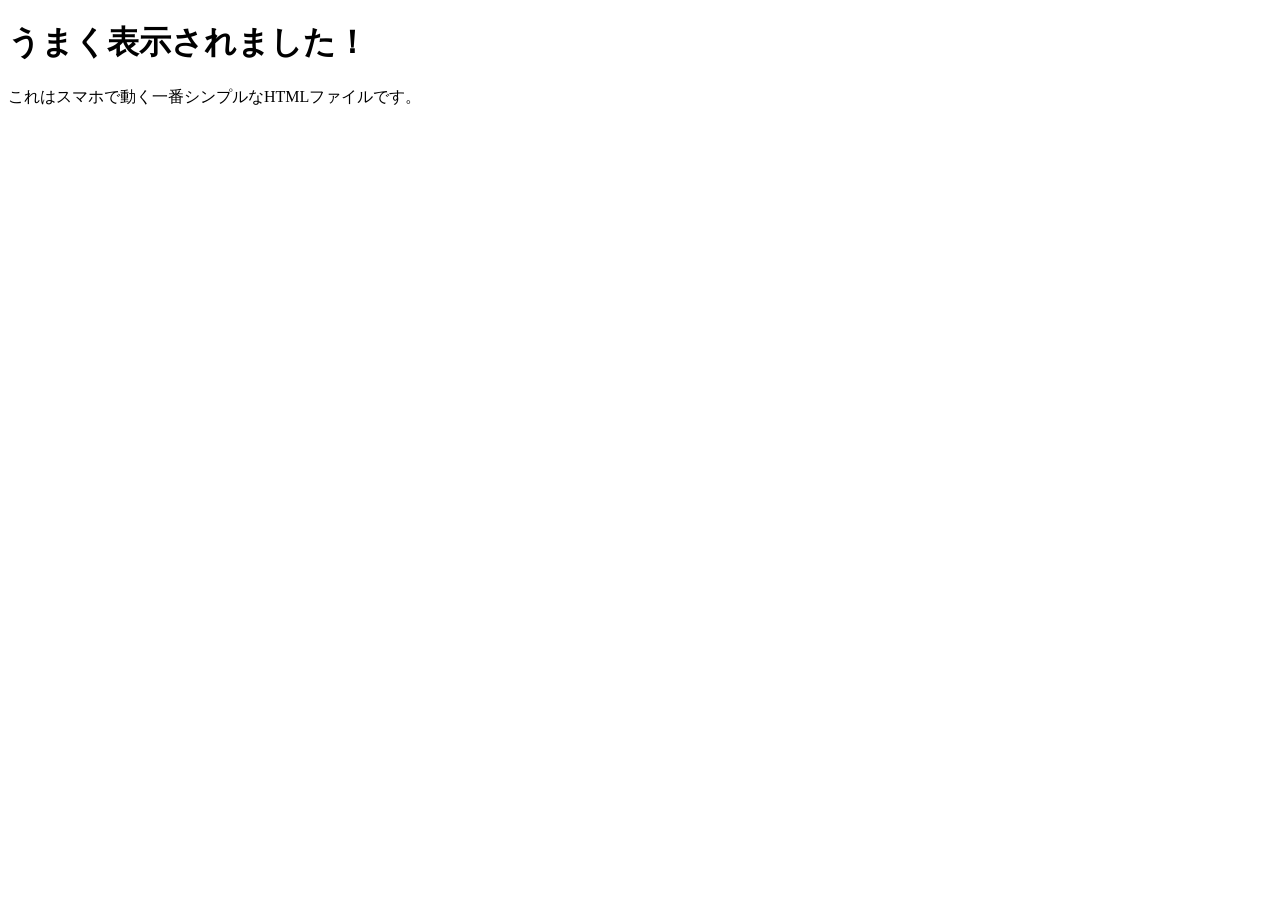
==== index.html @ 390691aa "Create index.html" ====
<!DOCTYPE html>
<html lang="ja">
<head>
    <meta charset="UTF-8">
    <meta name="viewport" content="width=device-width, initial-scale=1.0">
    <title>テストアプリ</title>
</head>
<body>
    <h1>うまく表示されました！</h1>
    <p>これはスマホで動く一番シンプルなHTMLファイルです。</p>
</body>
</html>
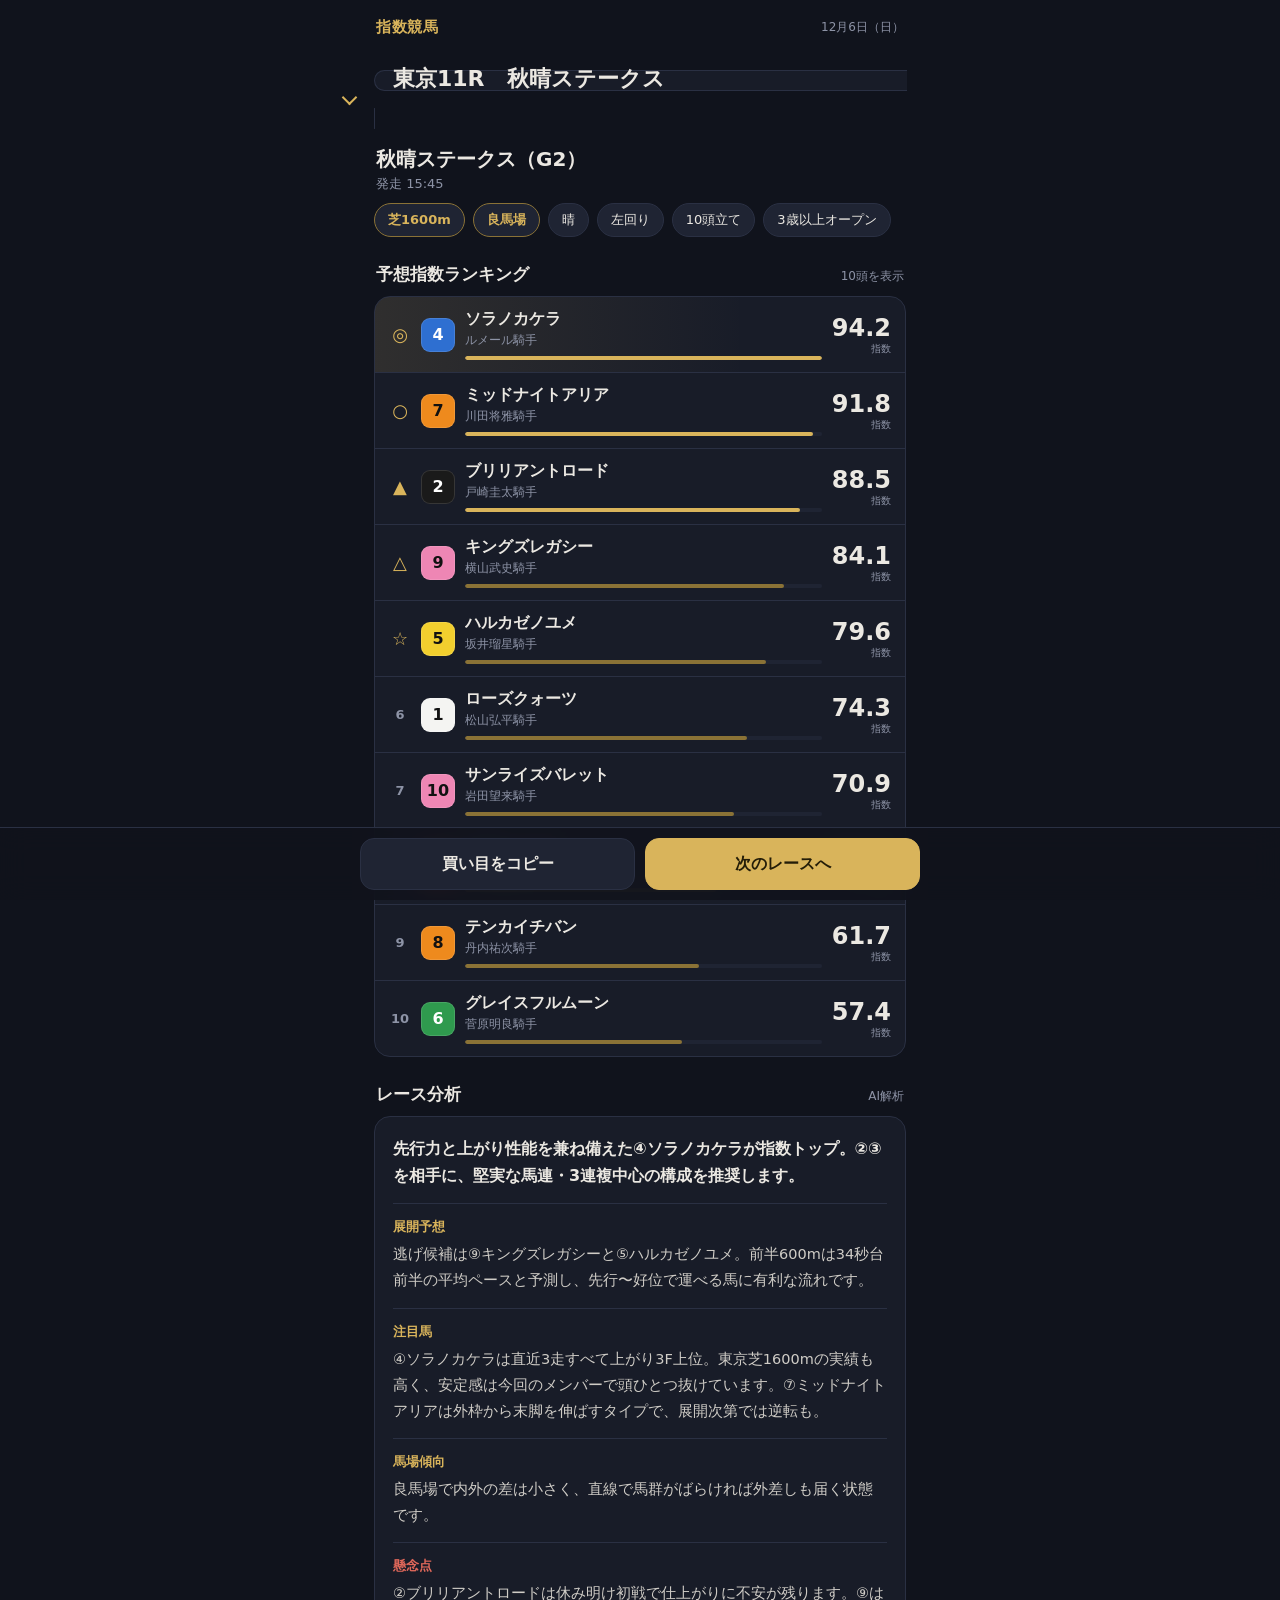
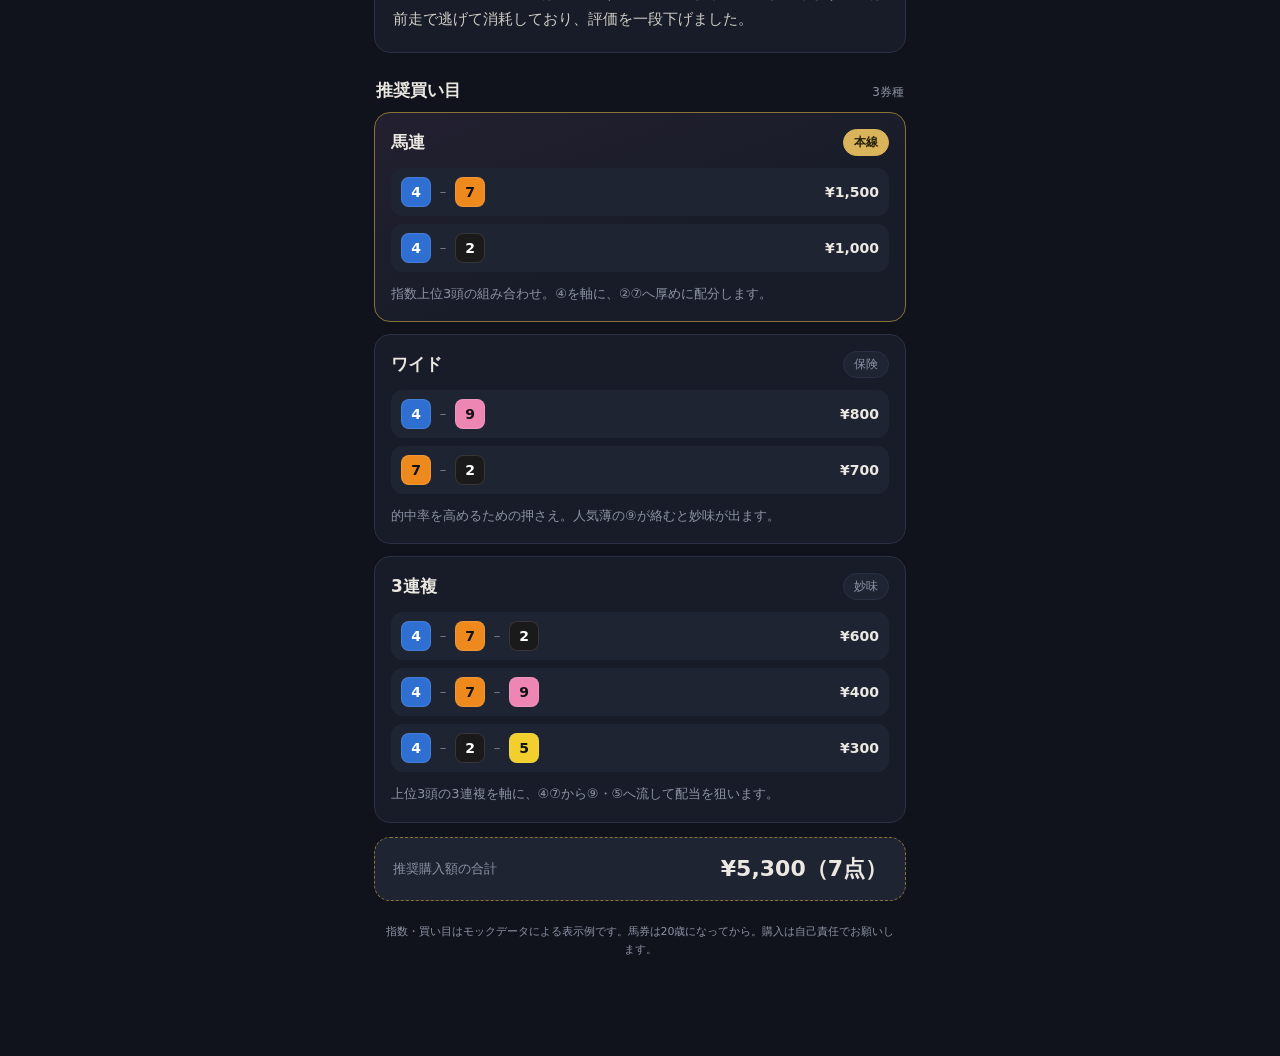
==== commit b169b68e: "Add files via upload" ====
--- a/index.html
+++ b/index.html
@@ -1,12 +1,359 @@
 <!DOCTYPE html>
 <html lang="ja">
 <head>
-    <meta charset="UTF-8">
-    <meta name="viewport" content="width=device-width, initial-scale=1.0">
-    <title>テストアプリ</title>
+<meta charset="UTF-8">
+<meta name="viewport" content="width=device-width, initial-scale=1, viewport-fit=cover">
+<meta name="theme-color" content="#10131c">
+<meta name="apple-mobile-web-app-capable" content="yes">
+<meta name="mobile-web-app-capable" content="yes">
+<meta name="apple-mobile-web-app-status-bar-style" content="black-translucent">
+<meta name="apple-mobile-web-app-title" content="指数競馬">
+<title>指数競馬 | レース詳細</title>
+<style>
+:root{
+  --bg:#10131c; --panel:#181c28; --panel2:#1f2433; --line:#2a3043;
+  --text:#ebe8e2; --mute:#8d93a6; --gold:#d9b45b; --gold-d:#8a7236; --red:#e0685a;
+  --r:16px;
+  --font:-apple-system,"Hiragino Sans","Hiragino Kaku Gothic ProN","Noto Sans JP","Yu Gothic",system-ui,sans-serif;
+}
+*{box-sizing:border-box;-webkit-tap-highlight-color:transparent}
+html,body{margin:0;background:var(--bg);color:var(--text);font-family:var(--font);
+  -webkit-text-size-adjust:100%;overscroll-behavior-y:none}
+body{padding:env(safe-area-inset-top) 0 0;min-height:100vh;min-height:100dvh}
+.wrap{max-width:560px;margin:0 auto;padding:12px 14px calc(96px + env(safe-area-inset-bottom))}
+h1,h2,h3,p{margin:0}
+
+/* header */
+.top{display:flex;align-items:center;justify-content:space-between;padding:6px 2px 12px}
+.brand{font-size:15px;font-weight:700;letter-spacing:.04em;color:var(--gold)}
+.date{font-size:12px;color:var(--mute)}
+
+/* race select */
+.select{position:relative;background:var(--panel);border:1px solid var(--line);border-radius:var(--r)}
+.select select{appearance:none;-webkit-appearance:none;width:100%;background:transparent;border:0;color:var(--text);
+  font:700 22px/1.2 var(--font);padding:16px 48px 16px 18px;border-radius:var(--r);min-height:60px}
+.select select:focus-visible{outline:2px solid var(--gold);outline-offset:2px}
+.select::after{content:"";position:absolute;right:20px;top:50%;width:9px;height:9px;margin-top:-7px;
+  border-right:2px solid var(--gold);border-bottom:2px solid var(--gold);transform:rotate(45deg);pointer-events:none}
+.select option{font-size:17px;background:#fff;color:#000}
+
+/* conditions */
+.race-name{margin:18px 2px 10px;font-size:13px;color:var(--mute)}
+.race-name b{display:block;font-size:20px;color:var(--text);margin-bottom:2px}
+.chips{display:flex;flex-wrap:wrap;gap:8px;margin:0 0 4px}
+.chip{background:var(--panel2);border:1px solid var(--line);border-radius:999px;padding:7px 13px;font-size:13px;white-space:nowrap}
+.chip.main{border-color:var(--gold-d);color:var(--gold);font-weight:700}
+
+/* sections */
+section{margin-top:26px}
+.sec-h{display:flex;align-items:baseline;justify-content:space-between;margin:0 2px 10px}
+.sec-h h2{font-size:17px;font-weight:700}
+.sec-h span{font-size:12px;color:var(--mute)}
+
+/* ranking */
+.rank{background:var(--panel);border:1px solid var(--line);border-radius:var(--r);overflow:hidden}
+.row{position:relative;display:grid;grid-template-columns:22px 34px 1fr auto;gap:10px;align-items:center;
+  padding:12px 14px;border-top:1px solid var(--line);min-height:62px}
+.row:first-child{border-top:0}
+.row.top1{background:linear-gradient(90deg,rgba(217,180,91,.12),transparent 70%)}
+.mark{font-size:18px;text-align:center;color:var(--gold);font-weight:700}
+.mark.dim{color:var(--mute);font-size:13px}
+.num{width:34px;height:34px;border-radius:9px;display:grid;place-items:center;font-weight:800;font-size:16px;
+  font-variant-numeric:tabular-nums;box-shadow:inset 0 0 0 1px rgba(255,255,255,.12)}
+.info{min-width:0}
+.hname{font-size:16px;font-weight:700;white-space:nowrap;overflow:hidden;text-overflow:ellipsis}
+.jk{font-size:12px;color:var(--mute);margin-top:2px;white-space:nowrap;overflow:hidden;text-overflow:ellipsis}
+.bar{height:4px;border-radius:2px;background:var(--panel2);margin-top:7px;overflow:hidden}
+.bar i{display:block;height:100%;border-radius:2px;background:var(--gold-d);width:0;transition:width .6s cubic-bezier(.2,.8,.2,1)}
+.top1 .bar i,.top2 .bar i,.top3 .bar i{background:var(--gold)}
+.score{font-size:24px;font-weight:800;font-variant-numeric:tabular-nums;text-align:right;line-height:1}
+.score small{display:block;font-size:10px;font-weight:500;color:var(--mute);margin-top:4px}
+
+/* analysis */
+.analysis{background:var(--panel);border:1px solid var(--line);border-radius:var(--r);padding:18px 18px 6px}
+.analysis .lead{font-size:16px;line-height:1.7;font-weight:600;padding-bottom:14px;border-bottom:1px solid var(--line)}
+.a-item{padding:14px 0;border-bottom:1px solid var(--line)}
+.a-item:last-child{border-bottom:0}
+.a-item h3{font-size:13px;color:var(--gold);margin-bottom:5px}
+.a-item p{font-size:14.5px;line-height:1.8;color:#cfccc6}
+.a-item.warn h3{color:var(--red)}
+
+/* bets */
+.bets{display:grid;gap:12px}
+.bet{background:var(--panel);border:1px solid var(--line);border-radius:var(--r);padding:16px}
+.bet.hero{border-color:var(--gold-d);background:linear-gradient(160deg,#232030,var(--panel) 60%)}
+.bet-h{display:flex;align-items:center;justify-content:space-between;margin-bottom:12px}
+.bet-t{font-size:17px;font-weight:800}
+.badge{font-size:12px;padding:4px 10px;border-radius:999px;background:var(--panel2);color:var(--mute);border:1px solid var(--line)}
+.hero .badge{background:var(--gold);color:#241d08;border-color:var(--gold);font-weight:700}
+.combos{display:grid;gap:8px}
+.combo{display:flex;align-items:center;gap:6px;flex-wrap:wrap;background:var(--panel2);border-radius:12px;padding:9px 10px}
+.combo .dash{color:var(--mute);font-size:12px}
+.combo .n{width:30px;height:30px;font-size:14px;border-radius:8px}
+.combo .amt{margin-left:auto;font-size:14px;font-weight:700;font-variant-numeric:tabular-nums}
+.bet-note{font-size:13px;color:var(--mute);line-height:1.7;margin-top:11px}
+
+.summary{display:flex;justify-content:space-between;align-items:center;margin-top:14px;padding:16px 18px;
+  border-radius:var(--r);background:var(--panel2);border:1px dashed var(--gold-d)}
+.summary span{font-size:13px;color:var(--mute)}
+.summary b{font-size:22px;font-variant-numeric:tabular-nums}
+.disc{margin-top:22px;font-size:11px;line-height:1.7;color:var(--mute);text-align:center;padding:0 10px}
+
+/* bottom bar */
+.bar-b{position:fixed;left:0;right:0;bottom:0;z-index:5;padding:10px 14px calc(10px + env(safe-area-inset-bottom));
+  background:rgba(16,19,28,.88);-webkit-backdrop-filter:blur(14px);backdrop-filter:blur(14px);border-top:1px solid var(--line)}
+.bar-b div{max-width:560px;margin:0 auto;display:grid;grid-template-columns:1fr 1fr;gap:10px}
+.btn{height:52px;border-radius:14px;border:1px solid var(--line);background:var(--panel2);color:var(--text);
+  font:700 16px var(--font);cursor:pointer}
+.btn.pri{background:var(--gold);color:#241d08;border-color:var(--gold)}
+.btn:active{transform:scale(.98)}
+.btn:focus-visible{outline:2px solid var(--gold);outline-offset:2px}
+
+.toast{position:fixed;left:50%;bottom:calc(86px + env(safe-area-inset-bottom));transform:translate(-50%,20px);opacity:0;
+  background:var(--text);color:#111;padding:11px 18px;border-radius:999px;font-size:14px;font-weight:700;
+  transition:.25s;pointer-events:none;z-index:9;white-space:nowrap}
+.toast.show{opacity:1;transform:translate(-50%,0)}
+
+@media (max-width:360px){.score{font-size:21px}.hname{font-size:15px}.select select{font-size:19px}}
+@media (prefers-reduced-motion:reduce){*{transition:none!important}}
+</style>
 </head>
 <body>
-    <h1>うまく表示されました！</h1>
-    <p>これはスマホで動く一番シンプルなHTMLファイルです。</p>
+<div class="wrap">
+  <div class="top"><div class="brand">指数競馬</div><div class="date" id="today"></div></div>
+
+  <label class="select" aria-label="レースを選択">
+    <select id="raceSel"></select>
+  </label>
+
+  <div class="race-name" id="raceName"></div>
+  <div class="chips" id="conds"></div>
+
+  <section>
+    <div class="sec-h"><h2>予想指数ランキング</h2><span id="fieldCount"></span></div>
+    <div class="rank" id="rank"></div>
+  </section>
+
+  <section>
+    <div class="sec-h"><h2>レース分析</h2><span>AI解析</span></div>
+    <div class="analysis" id="analysis"></div>
+  </section>
+
+  <section>
+    <div class="sec-h"><h2>推奨買い目</h2><span id="betCount"></span></div>
+    <div class="bets" id="bets"></div>
+    <div class="summary"><span>推奨購入額の合計</span><b id="total"></b></div>
+    <p class="disc">指数・買い目はモックデータによる表示例です。馬券は20歳になってから。購入は自己責任でお願いします。</p>
+  </section>
+</div>
+
+<div class="bar-b"><div>
+  <button class="btn" id="shareBtn" type="button">買い目をコピー</button>
+  <button class="btn pri" id="nextBtn" type="button">次のレースへ</button>
+</div></div>
+<div class="toast" id="toast" role="status"></div>
+
+<script>
+/* ===== モックデータ（全て架空） ===== */
+const RACES = [
+  {
+    id:"tokyo11", label:"東京11R", name:"秋晴ステークス", grade:"G2", start:"15:45",
+    cond:{surface:"芝",dist:1600,going:"良",weather:"晴",course:"左回り",field:10,cls:"3歳以上オープン"},
+    horses:[
+      {n:4,name:"ソラノカケラ",jk:"ルメール",s:94.2},
+      {n:7,name:"ミッドナイトアリア",jk:"川田将雅",s:91.8},
+      {n:2,name:"ブリリアントロード",jk:"戸崎圭太",s:88.5},
+      {n:9,name:"キングズレガシー",jk:"横山武史",s:84.1},
+      {n:5,name:"ハルカゼノユメ",jk:"坂井瑠星",s:79.6},
+      {n:1,name:"ローズクォーツ",jk:"松山弘平",s:74.3},
+      {n:10,name:"サンライズバレット",jk:"岩田望来",s:70.9},
+      {n:3,name:"アサヒノマイ",jk:"津村明秀",s:66.2},
+      {n:8,name:"テンカイチバン",jk:"丹内祐次",s:61.7},
+      {n:6,name:"グレイスフルムーン",jk:"菅原明良",s:57.4}
+    ],
+    lead:"先行力と上がり性能を兼ね備えた④ソラノカケラが指数トップ。②③を相手に、堅実な馬連・3連複中心の構成を推奨します。",
+    notes:[
+      ["展開予想","逃げ候補は⑨キングズレガシーと⑤ハルカゼノユメ。前半600mは34秒台前半の平均ペースと予測し、先行〜好位で運べる馬に有利な流れです。"],
+      ["注目馬","④ソラノカケラは直近3走すべて上がり3F上位。東京芝1600mの実績も高く、安定感は今回のメンバーで頭ひとつ抜けています。⑦ミッドナイトアリアは外枠から末脚を伸ばすタイプで、展開次第では逆転も。"],
+      ["馬場傾向","良馬場で内外の差は小さく、直線で馬群がばらければ外差しも届く状態です。"],
+      ["懸念点","②ブリリアントロードは休み明け初戦で仕上がりに不安が残ります。⑨は前走で逃げて消耗しており、評価を一段下げました。",1]
+    ],
+    bets:[
+      {type:"馬連",tag:"本線",hero:1,combos:[[4,7,1500],[4,2,1000]],note:"指数上位3頭の組み合わせ。④を軸に、②⑦へ厚めに配分します。"},
+      {type:"ワイド",tag:"保険",combos:[[4,9,800],[7,2,700]],note:"的中率を高めるための押さえ。人気薄の⑨が絡むと妙味が出ます。"},
+      {type:"3連複",tag:"妙味",combos:[[4,7,2,600],[4,7,9,400],[4,2,5,300]],note:"上位3頭の3連複を軸に、④⑦から⑨・⑤へ流して配当を狙います。"}
+    ]
+  },
+  {
+    id:"nakayama11", label:"中山11R", name:"アルカディアカップ", grade:"G3", start:"15:25",
+    cond:{surface:"芝",dist:2000,going:"稍重",weather:"曇",course:"右回り",field:9,cls:"3歳以上オープン"},
+    horses:[
+      {n:6,name:"ストームブレイカー",jk:"武豊",s:92.6},
+      {n:3,name:"ヴェールオブナイト",jk:"レーン",s:89.4},
+      {n:8,name:"カゼノトビラ",jk:"田辺裕信",s:85.7},
+      {n:1,name:"ゴールデンシーズン",jk:"福永祐一",s:80.2},
+      {n:5,name:"アイボリーコースト",jk:"石橋脩",s:76.8},
+      {n:9,name:"ナナイロノウタ",jk:"三浦皇成",s:71.5},
+      {n:2,name:"ブルームフィールド",jk:"木幡巧也",s:65.9},
+      {n:7,name:"ペルセウスノヒカリ",jk:"丸山元気",s:62.3},
+      {n:4,name:"ミナモノツキ",jk:"鮫島克駿",s:58.0}
+    ],
+    lead:"稍重の中山2000mはタフな持久力勝負。スタミナ指数で上回る⑥ストームブレイカーを中心視します。",
+    notes:[
+      ["展開予想","内回りでコーナー6回の設計。ペースが落ち着けば先行勢が残りやすく、③⑧の好位勢に注意が必要です。"],
+      ["注目馬","⑥は道悪実績が豊富で、重馬場のレースで連対を外していません。③は鋭い瞬発力が武器ですが、馬場が渋ると少し割引です。"],
+      ["馬場傾向","雨の影響で内側がやや荒れ気味。3〜4コーナーで外を回しても差は詰められる状態です。"],
+      ["懸念点","⑧カゼノトビラは右回りでの勝ち鞍がなく、コース替わりが課題。",1]
+    ],
+    bets:[
+      {type:"馬連",tag:"本線",hero:1,combos:[[6,3,1800],[6,8,900]],note:"⑥を軸に、道悪適性の高さを素直に評価した組み合わせです。"},
+      {type:"3連複",tag:"妙味",combos:[[6,3,8,700],[6,3,1,500]],note:"上位勢に⑧と⑥を加えた構成で、3着争いも想定します。"}
+    ]
+  },
+  {
+    id:"kyoto11", label:"京都11R", name:"鴨川ダッシュ", grade:"OP", start:"15:35",
+    cond:{surface:"ダ",dist:1200,going:"重",weather:"小雨",course:"右回り",field:12,cls:"4歳以上オープン"},
+    horses:[
+      {n:11,name:"ライジングフレア",jk:"浜中俊",s:93.0},
+      {n:5,name:"カミナリスプリント",jk:"幸英明",s:90.1},
+      {n:2,name:"ブラックオパール",jk:"藤岡佑介",s:86.4},
+      {n:8,name:"チェリーブロッサム",jk:"北村友一",s:82.9},
+      {n:12,name:"ダイナミックラン",jk:"池添謙一",s:78.8},
+      {n:3,name:"トウキョウノヨル",jk:"和田竜二",s:73.1},
+      {n:6,name:"ワイルドカード",jk:"岩田康誠",s:69.5},
+      {n:1,name:"エンジェルハート",jk:"西村淳也",s:64.7},
+      {n:9,name:"スナアラシ",jk:"団野大成",s:60.2},
+      {n:7,name:"オオゾラノカナタ",jk:"小沢大仁",s:55.9},
+      {n:10,name:"アマテラスダンス",jk:"角田大河",s:52.3},
+      {n:4,name:"ツキカゲノマイ",jk:"古川吉洋",s:48.0}
+    ],
+    lead:"重馬場のダート短距離は前残りの傾向。テンの速い⑪ライジングフレアと⑤の先行2頭を軸に組み立てます。",
+    notes:[
+      ["展開予想","⑪と⑤がハナを主張しそう。前半3Fは33秒台の速い流れですが、脚抜きが良いため前の馬が止まりにくい馬場です。"],
+      ["注目馬","⑪は外枠でも二の脚が速く、ダート1200mで3勝。②ブラックオパールは差しに回れば一発の魅力があります。"],
+      ["懸念点","⑧は重馬場でのパフォーマンスが低下する傾向があり、指数を割り引いています。",1]
+    ],
+    bets:[
+      {type:"馬連",tag:"本線",hero:1,combos:[[11,5,1500],[11,2,1000]],note:"先行力上位の⑪を軸に、⑤②へ。"},
+      {type:"3連複",tag:"妙味",combos:[[11,5,2,800],[11,5,8,400],[11,5,12,300]],note:"逃げ・先行の2頭を軸に、3着候補を広めに押さえます。"}
+    ]
+  }
+];
+
+/* ===== 枠色（JRA基準） ===== */
+const GATE = [
+  {bg:"#f4f4f2",fg:"#111"},{bg:"#1a1a1a",fg:"#fff"},{bg:"#d6362f",fg:"#fff"},{bg:"#2e6fd1",fg:"#fff"},
+  {bg:"#f2cf2e",fg:"#111"},{bg:"#2f9a4e",fg:"#fff"},{bg:"#ee8a1d",fg:"#111"},{bg:"#ee86b4",fg:"#111"}
+];
+function gateOf(num,total){
+  if(total<=8) return num-1;
+  const single = 16-total;
+  return num<=single ? num-1 : single + Math.ceil((num-single)/2) - 1;
+}
+const MARKS = ["◎","○","▲","△","☆"];
+const $ = id => document.getElementById(id);
+const yen = v => "¥" + v.toLocaleString("ja-JP");
+
+let cur = 0;
+
+function numBadge(n,total,cls){
+  const g = GATE[Math.min(7,gateOf(n,total))];
+  return `<span class="num ${cls||""}" style="background:${g.bg};color:${g.fg}">${n}</span>`;
+}
+
+function render(i){
+  cur = i;
+  const r = RACES[i], c = r.cond, total = c.field;
+  $("raceName").innerHTML = `<b>${r.name}（${r.grade}）</b>発走 ${r.start}`;
+  $("conds").innerHTML = [
+    [`${c.surface}${c.dist}m`,1],[`${c.going}馬場`,1],[c.weather],[c.course],[`${c.field}頭立て`],[c.cls]
+  ].map(([t,m]) => `<span class="chip${m?" main":""}">${t}</span>`).join("");
+
+  const sorted = [...r.horses].sort((a,b) => b.s - a.s);
+  const max = sorted[0].s;
+  $("fieldCount").textContent = `${sorted.length}頭を表示`;
+  $("rank").innerHTML = sorted.map((h,k) => `
+    <div class="row${k<3?` top${k+1}`:""}">
+      <div class="mark${k>4?" dim":""}">${MARKS[k]||k+1}</div>
+      ${numBadge(h.n,total)}
+      <div class="info">
+        <div class="hname">${h.name}</div>
+        <div class="jk">${h.jk}騎手</div>
+        <div class="bar"><i data-w="${(h.s/max*100).toFixed(1)}"></i></div>
+      </div>
+      <div class="score">${h.s.toFixed(1)}<small>指数</small></div>
+    </div>`).join("");
+  requestAnimationFrame(() => requestAnimationFrame(() =>
+    document.querySelectorAll(".bar i").forEach(e => e.style.width = e.dataset.w + "%")));
+
+  $("analysis").innerHTML =
+    `<p class="lead">${r.lead}</p>` +
+    r.notes.map(([t,p,w]) => `<div class="a-item${w?" warn":""}"><h3>${t}</h3><p>${p}</p></div>`).join("");
+
+  let sum = 0, pts = 0;
+  $("betCount").textContent = `${r.bets.length}券種`;
+  $("bets").innerHTML = r.bets.map(b => {
+    const rows = b.combos.map(cb => {
+      const amt = cb[cb.length-1], nums = cb.slice(0,-1);
+      sum += amt; pts++;
+      return `<div class="combo">${nums.map((n,k) =>
+        (k?'<span class="dash">－</span>':'') + numBadge(n,total,"n")).join("")}
+        <span class="amt">${yen(amt)}</span></div>`;
+    }).join("");
+    return `<div class="bet${b.hero?" hero":""}">
+      <div class="bet-h"><span class="bet-t">${b.type}</span><span class="badge">${b.tag}</span></div>
+      <div class="combos">${rows}</div><p class="bet-note">${b.note}</p></div>`;
+  }).join("");
+  $("total").textContent = `${yen(sum)}（${pts}点）`;
+  try{ localStorage.setItem("lastRace", r.id); }catch(e){}
+}
+
+function toast(msg){
+  const t = $("toast"); t.textContent = msg; t.classList.add("show");
+  clearTimeout(toast.t); toast.t = setTimeout(() => t.classList.remove("show"), 1800);
+}
+
+function betText(){
+  const r = RACES[cur];
+  const lines = [`${r.label} ${r.name}`];
+  r.bets.forEach(b => b.combos.forEach(cb => {
+    lines.push(`${b.type} ${cb.slice(0,-1).join("-")}  ${yen(cb[cb.length-1])}`);
+  }));
+  return lines.join("\n");
+}
+
+/* ===== 初期化 ===== */
+const sel = $("raceSel");
+sel.innerHTML = RACES.map((r,i) => `<option value="${i}">${r.label}　${r.name}</option>`).join("");
+sel.addEventListener("change", () => { render(+sel.value); window.scrollTo({top:0,behavior:"smooth"}); });
+
+$("nextBtn").addEventListener("click", () => {
+  const n = (cur + 1) % RACES.length;
+  sel.value = n; render(n); window.scrollTo({top:0,behavior:"smooth"});
+});
+$("shareBtn").addEventListener("click", async () => {
+  const text = betText();
+  try{
+    if(navigator.clipboard && window.isSecureContext){ await navigator.clipboard.writeText(text); }
+    else{
+      const ta = document.createElement("textarea"); ta.value = text; document.body.appendChild(ta);
+      ta.select(); document.execCommand("copy"); ta.remove();
+    }
+    toast("買い目をコピーしました");
+  }catch(e){ toast("コピーできませんでした"); }
+});
+
+const d = new Date();
+$("today").textContent = `${d.getMonth()+1}月${d.getDate()}日（${"日月火水木金土"[d.getDay()]}）`;
+
+let start = 0;
+try{
+  const last = localStorage.getItem("lastRace");
+  const idx = RACES.findIndex(r => r.id === last);
+  if(idx >= 0) start = idx;
+}catch(e){}
+sel.value = start;
+render(start);
+</script>
 </body>
 </html>
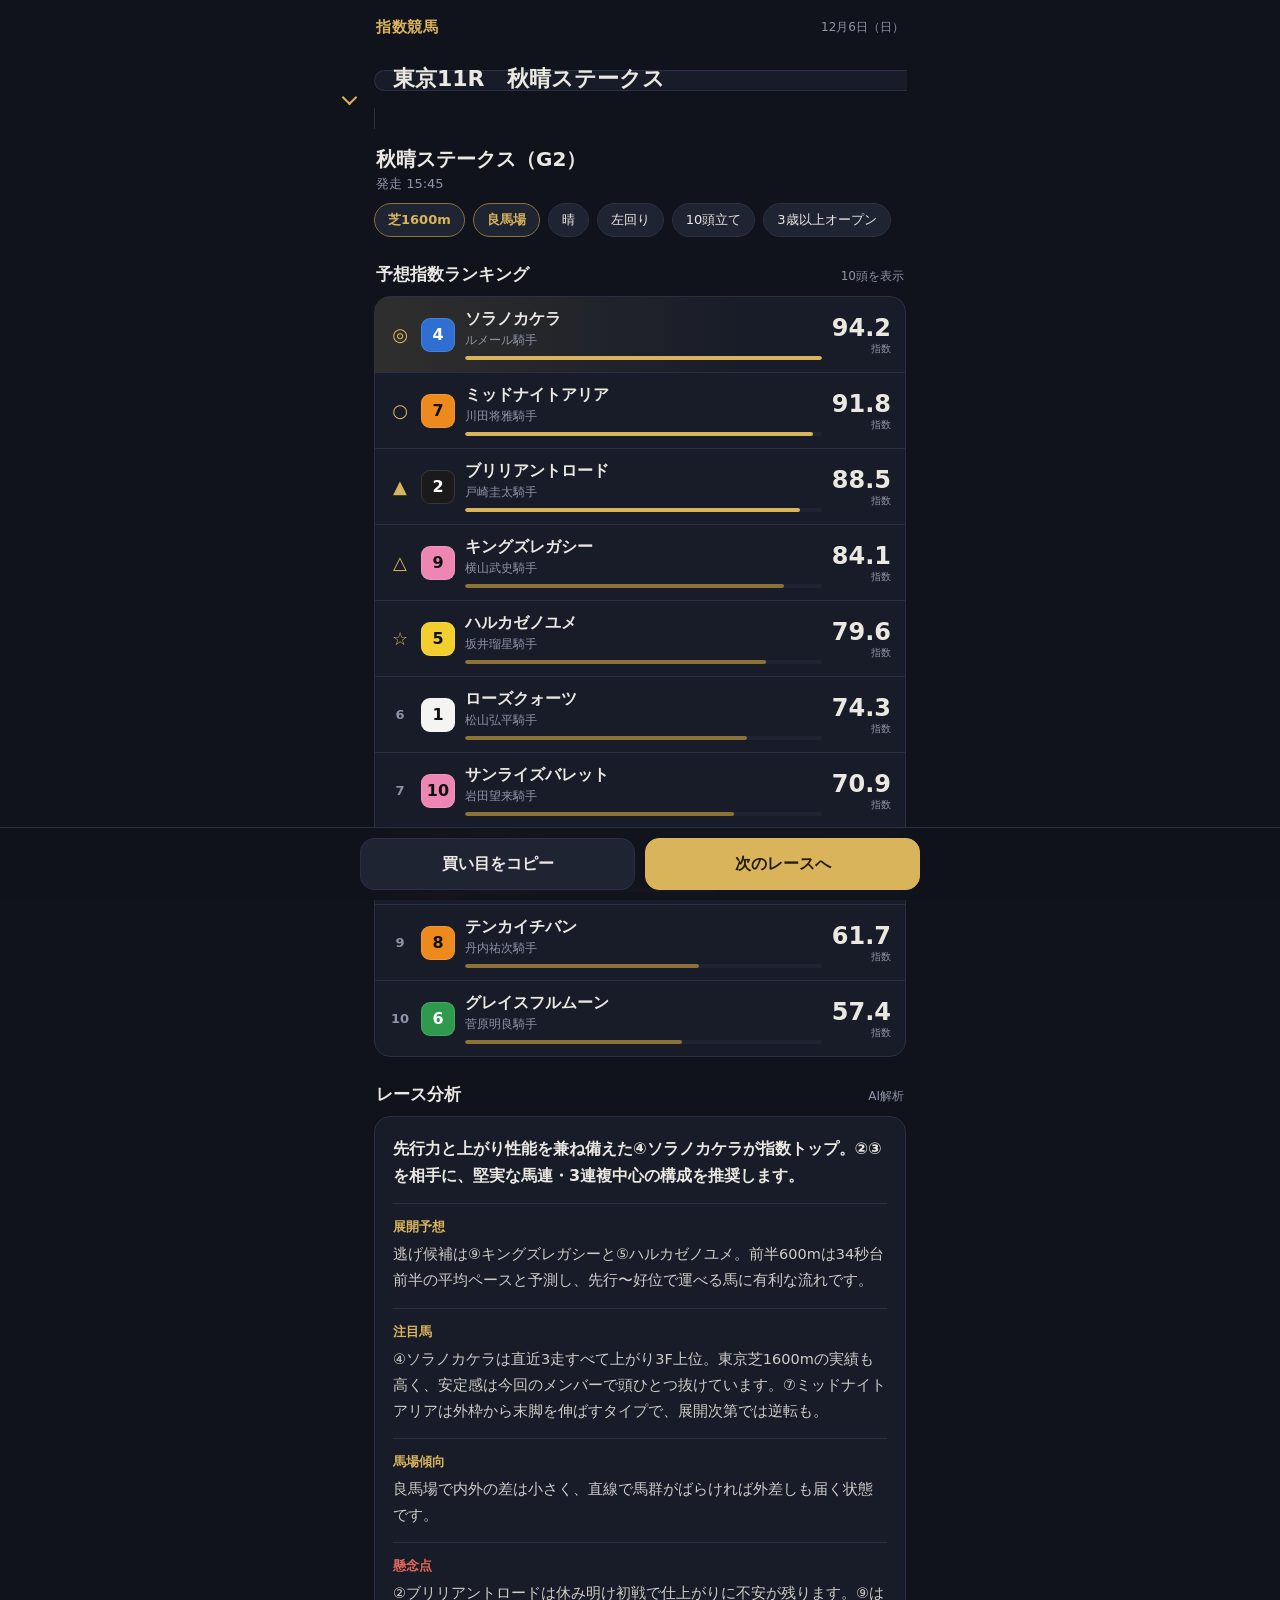
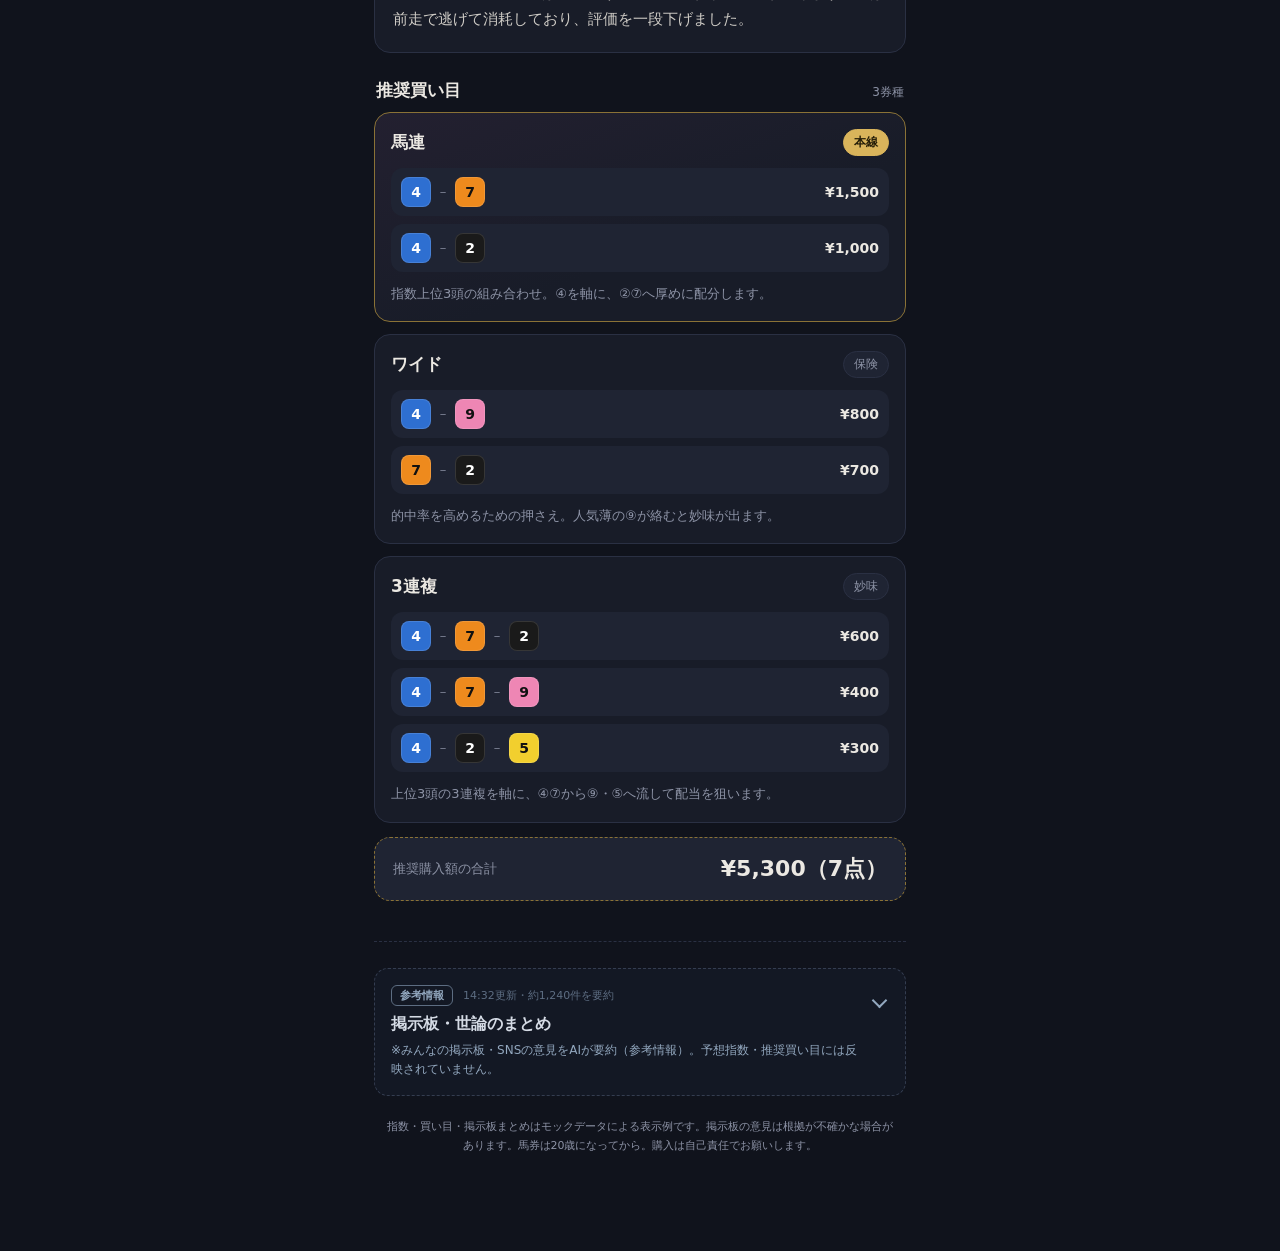
==== commit eaf809bf: "Add files via upload" ====
--- a/index.html
+++ b/index.html
@@ -99,6 +99,42 @@
 .summary b{font-size:22px;font-variant-numeric:tabular-nums}
 .disc{margin-top:22px;font-size:11px;line-height:1.7;color:var(--mute);text-align:center;padding:0 10px}
 
+/* ===== 補助情報（掲示板・世論）: 本編と別トーンのスレート系・破線 ===== */
+.aux{margin-top:40px;padding-top:26px;border-top:1px dashed var(--line)}
+.aux-card{--sl:#93a8bf;--sl-d:#5d6d82;--sl-line:#343d50;--sl-bg:#131824;
+  background:var(--sl-bg);border:1.5px dashed var(--sl-line);border-radius:14px;color:#c4cbd6}
+.aux-card summary{list-style:none;cursor:pointer;position:relative;padding:16px 46px 16px 16px;min-height:56px}
+.aux-card summary::-webkit-details-marker{display:none}
+.aux-card summary:focus-visible{outline:2px solid var(--sl);outline-offset:2px;border-radius:14px}
+.aux-top{display:flex;align-items:center;gap:10px;margin-bottom:8px}
+.aux-tag{font-size:11px;font-weight:700;color:var(--sl);border:1px solid var(--sl-d);border-radius:6px;padding:2px 8px}
+.aux-meta{font-size:11px;color:var(--sl-d)}
+.aux-card h2{font-size:16px;font-weight:700;color:#d5dbe5}
+.aux-note{font-size:12px;line-height:1.6;color:var(--sl);margin-top:6px}
+.aux-card summary::after{content:"";position:absolute;right:20px;top:26px;width:9px;height:9px;
+  border-right:2px solid var(--sl);border-bottom:2px solid var(--sl);transform:rotate(45deg);transition:transform .2s}
+.aux-card[open] summary::after{transform:rotate(-135deg);top:30px}
+.aux-body{padding:2px 16px 16px;border-top:1px dashed var(--sl-line)}
+.aux-h{font-size:13px;font-weight:700;color:var(--sl);margin:18px 0 10px}
+.aux .num{width:26px;height:26px;font-size:13px;border-radius:7px;opacity:.9}
+.dk{display:grid;grid-template-columns:26px 1fr;gap:10px;padding:11px 0;border-top:1px dotted var(--sl-line)}
+.dk:first-of-type{border-top:0}
+.dk-n{font-size:14px;font-weight:700;color:#d5dbe5}
+.dk-n em{font-style:normal;font-size:11px;font-weight:500;color:var(--sl);margin-left:8px;border:1px solid var(--sl-line);border-radius:5px;padding:1px 6px}
+.dk p{font-size:13.5px;line-height:1.7;margin-top:3px}
+.heat{display:block;font-size:11px;color:var(--sl-d);margin-top:5px;letter-spacing:.1em}
+.heat b{color:var(--sl);font-weight:400}
+.trend{display:grid;grid-template-columns:repeat(3,1fr);gap:6px;margin-bottom:12px}
+.trend span{text-align:center;font-size:12.5px;padding:8px 0;border:1px dashed var(--sl-line);border-radius:8px;color:var(--sl-d)}
+.trend span.on{border-style:solid;border-color:var(--sl);color:#e1e6ee;font-weight:700;background:rgba(147,168,191,.12)}
+.gn{display:grid;grid-template-columns:62px 1fr;gap:8px;padding:8px 0;font-size:13.5px;line-height:1.65}
+.gn time{font-size:11.5px;color:var(--sl-d);padding-top:2px}
+.vw{border-left:2px dashed var(--sl-d);padding:2px 0 2px 12px;margin:0 0 12px}
+.vw p{font-size:13.5px;line-height:1.7}
+.vw div{margin-top:5px;font-size:11.5px;color:var(--sl-d)}
+.vw div b{color:var(--sl);font-weight:600;margin-right:8px}
+.aux-foot{font-size:11px;line-height:1.7;color:var(--sl-d);margin-top:6px}
+
 /* bottom bar */
 .bar-b{position:fixed;left:0;right:0;bottom:0;z-index:5;padding:10px 14px calc(10px + env(safe-area-inset-bottom));
   background:rgba(16,19,28,.88);-webkit-backdrop-filter:blur(14px);backdrop-filter:blur(14px);border-top:1px solid var(--line)}
@@ -143,8 +179,20 @@
     <div class="sec-h"><h2>推奨買い目</h2><span id="betCount"></span></div>
     <div class="bets" id="bets"></div>
     <div class="summary"><span>推奨購入額の合計</span><b id="total"></b></div>
-    <p class="disc">指数・買い目はモックデータによる表示例です。馬券は20歳になってから。購入は自己責任でお願いします。</p>
   </section>
+
+  <section class="aux" aria-label="補助情報">
+    <details class="aux-card" id="aux">
+      <summary>
+        <div class="aux-top"><span class="aux-tag">参考情報</span><span class="aux-meta" id="auxMeta"></span></div>
+        <h2>掲示板・世論のまとめ</h2>
+        <p class="aux-note">※みんなの掲示板・SNSの意見をAIが要約（参考情報）。予想指数・推奨買い目には反映されていません。</p>
+      </summary>
+      <div class="aux-body" id="auxBody"></div>
+    </details>
+  </section>
+
+  <p class="disc">指数・買い目・掲示板まとめはモックデータによる表示例です。掲示板の意見は根拠が不確かな場合があります。馬券は20歳になってから。購入は自己責任でお願いします。</p>
 </div>
 
 <div class="bar-b"><div>
@@ -240,6 +288,88 @@
   }
 ];
 
+/* ===== 掲示板・SNS要約（補助情報／全て架空） ===== */
+const BUZZ = {
+  tokyo11:{
+    meta:"14:32更新・約1,240件を要約",
+    dark:[
+      {n:10,txt:"坂路で自己ベストを記録。「追い切りの動きが別馬」という声が複数あり、人気薄なら妙味ありと見る投稿が増加中。",heat:4},
+      {n:5,txt:"前走は不利を受けて着順ほど負けていないとの見方。外枠から流れに乗れれば上位争いも。",heat:3},
+      {n:3,txt:"陣営コメントが強気との書き込み。ただ根拠は見当たらず、噂の域を出ません。",heat:2}
+    ],
+    trend:1,
+    going:[
+      ["12分前","前のレースは外から差し切り。直線は外めに伸びる馬が目立つとの声。"],
+      ["40分前","内側の芝は傷みが少なく、先行馬も残っているという報告。"],
+      ["1時間前","含水率は平年並み。時計は標準的との投稿。"]
+    ],
+    views:[
+      ["枠順","外枠のスタートが鍵になりそう。出遅れ癖のある馬は割引という意見が優勢。",128],
+      ["不利","前走の不利が響いていただけで今回は狙い目、と⑤を推す声。",96],
+      ["展開","逃げ馬が複数いてペースは流れそう。差し馬有利を想定するファンが多数。",74],
+      ["人気","④は人気が集中して妙味が薄いという慎重な見方も。",51]
+    ]
+  },
+  nakayama11:{
+    meta:"14:28更新・約860件を要約",
+    dark:[
+      {n:9,txt:"時計のかかる稍重は合うはず。母方の血統から道悪巧者と見る向きあり。",heat:4},
+      {n:2,txt:"馬体の仕上がりが絶好とのコメント。人気になっていない今回は一考、という声。",heat:3},
+      {n:7,txt:"最内を立ち回れば粘れるかも、という程度の言及。話題性は低め。",heat:2}
+    ],
+    trend:2,
+    going:[
+      ["8分前","内ラチ沿いは雨で傷みが進み、外を回した馬の伸びが目立つとの報告。"],
+      ["35分前","稍重発表だが水分は抜けつつあり、回復途上との声。"],
+      ["1時間前","序盤のレースは時計が平年より約1秒かかっていたとの投稿。"]
+    ],
+    views:[
+      ["道悪","⑥は道悪実績で頭ひとつ抜けているとの声が大半。",142],
+      ["コース","⑧は右回りの勝ち鞍なし。人気ほど信用できない、という意見。",88],
+      ["馬場","外差しが効くなら③の末脚が活きると見る投稿。",63]
+    ]
+  },
+  kyoto11:{
+    meta:"14:35更新・約980件を要約",
+    dark:[
+      {n:6,txt:"重馬場でパフォーマンスが上がるタイプとの指摘。ダート短距離の道悪で過去2勝。",heat:4},
+      {n:9,txt:"揉まれずに運べれば粘り込みもあるのでは、との声。",heat:3},
+      {n:1,txt:"人気薄だが、相手なりに走るタイプという書き込みが少数。",heat:2}
+    ],
+    trend:0,
+    going:[
+      ["6分前","逃げ・先行馬が連続で押し切り。差しは届きにくいという書き込みが多数。"],
+      ["30分前","小雨で脚抜きの良い状態が継続。時計は速めとの声。"],
+      ["1時間前","外のダートは砂がやや深く、差し馬は苦戦気味との報告。"]
+    ],
+    views:[
+      ["スタート","⑪は外枠でもダッシュ力でハナを取れるかが鍵という見方。",117],
+      ["重馬場","脚抜きが良く前残り濃厚。逃げ・先行馬中心で組む派が多数。",91],
+      ["道悪","⑧は重で割引、との声。",57]
+    ]
+  }
+};
+const TREND = ["内が有利","フラット","外が有利"];
+
+function renderBuzz(r, sorted){
+  const b = BUZZ[r.id], total = r.cond.field;
+  const rank = n => sorted.findIndex(h => h.n === n) + 1;
+  const nm = n => r.horses.find(h => h.n === n).name;
+  $("auxMeta").textContent = b.meta;
+  $("auxBody").innerHTML =
+    `<h3 class="aux-h">注目されている穴馬の噂</h3>` +
+    b.dark.map(d => `<div class="dk">${numBadge(d.n,total)}<div>
+      <div class="dk-n">${nm(d.n)}<em>指数${rank(d.n)}位</em></div>
+      <p>${d.txt}</p>
+      <span class="heat">話題度 <b>${"●".repeat(d.heat)}</b>${"○".repeat(5-d.heat)}</span></div></div>`).join("") +
+    `<h3 class="aux-h">馬場状態のリアルタイムの気配</h3>
+     <div class="trend">${TREND.map((t,k) => `<span class="${k===b.trend?"on":""}">${t}</span>`).join("")}</div>` +
+    b.going.map(([t,x]) => `<div class="gn"><time>${t}</time><span>${x}</span></div>`).join("") +
+    `<h3 class="aux-h">ファンの主な見解</h3>` +
+    b.views.map(([tag,x,l]) => `<div class="vw"><p>「${x}」</p><div><b>${tag}</b>共感 ${l}</div></div>`).join("") +
+    `<p class="aux-foot">投稿内容の真偽は確認されていません。判断の材料のひとつとしてご利用ください。</p>`;
+}
+
 /* ===== 枠色（JRA基準） ===== */
 const GATE = [
   {bg:"#f4f4f2",fg:"#111"},{bg:"#1a1a1a",fg:"#fff"},{bg:"#d6362f",fg:"#fff"},{bg:"#2e6fd1",fg:"#fff"},
@@ -305,6 +435,7 @@
       <div class="combos">${rows}</div><p class="bet-note">${b.note}</p></div>`;
   }).join("");
   $("total").textContent = `${yen(sum)}（${pts}点）`;
+  renderBuzz(r, sorted);
   try{ localStorage.setItem("lastRace", r.id); }catch(e){}
 }
 
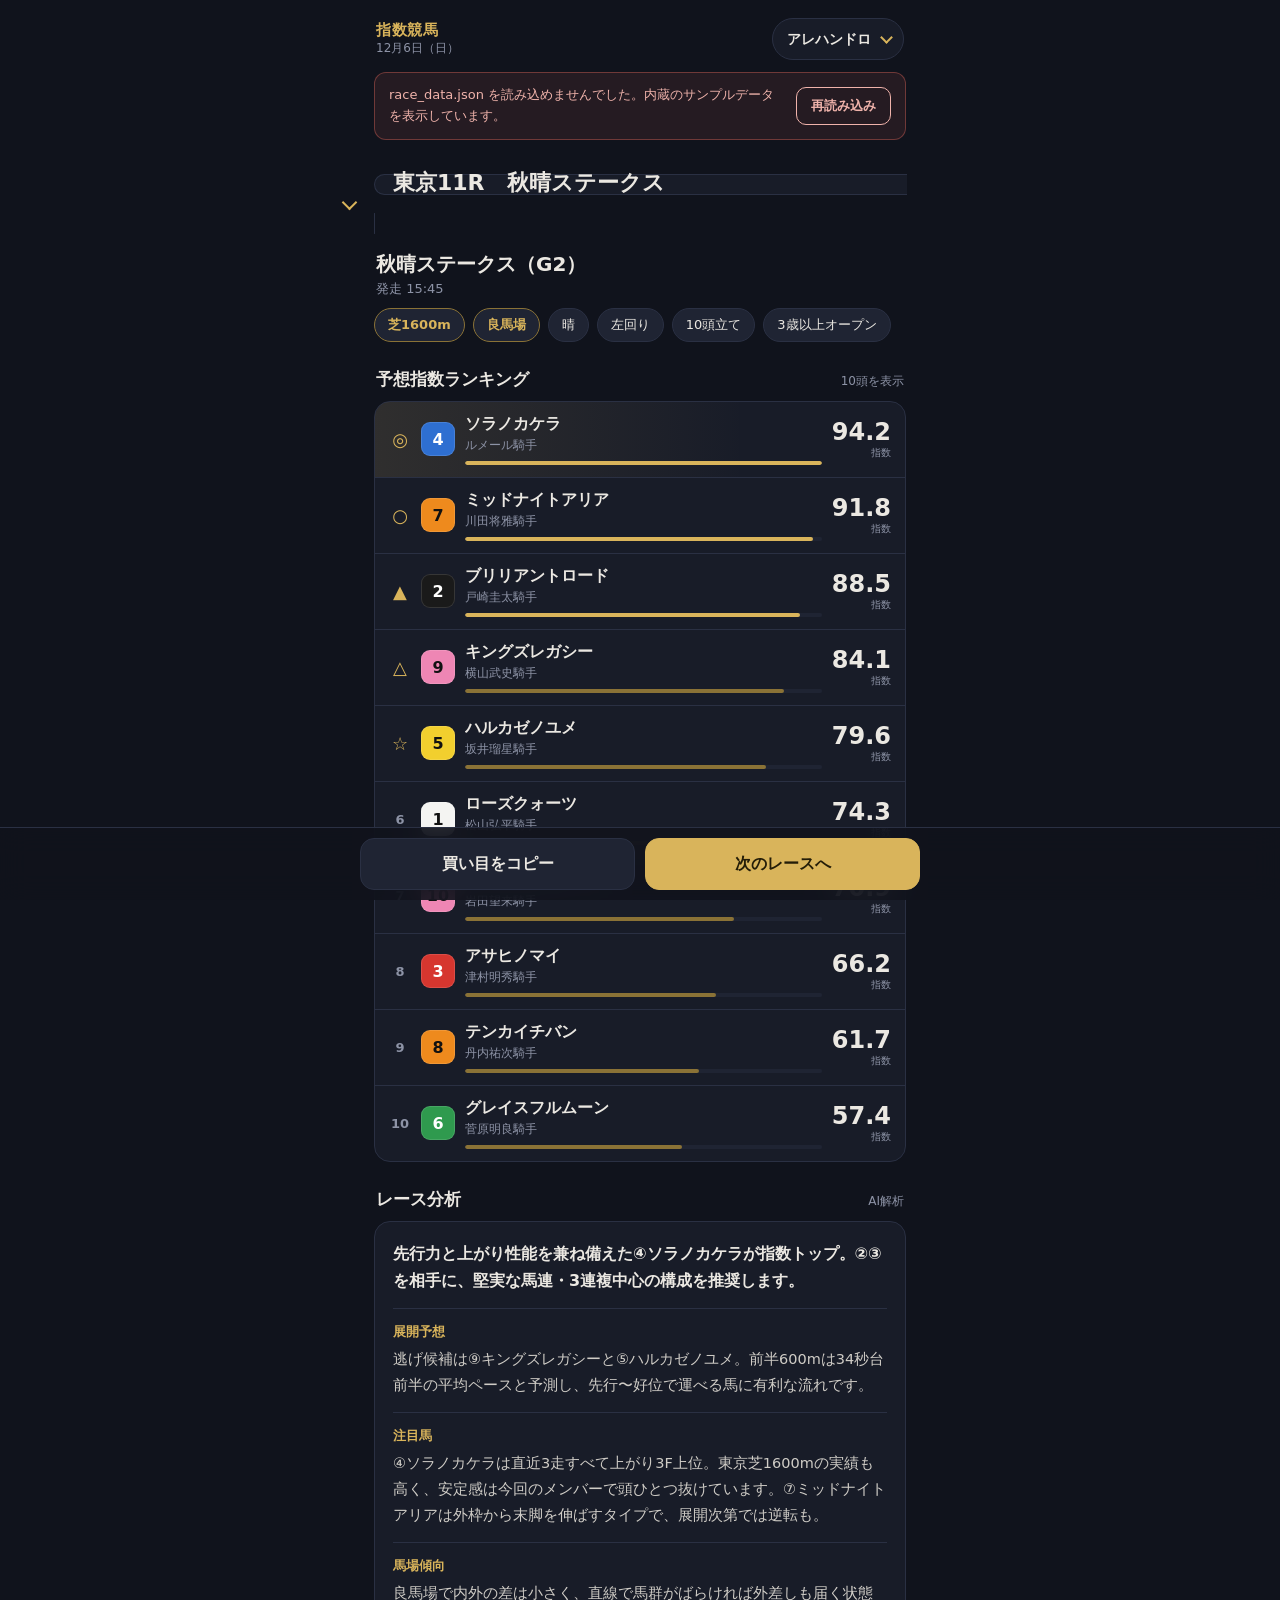
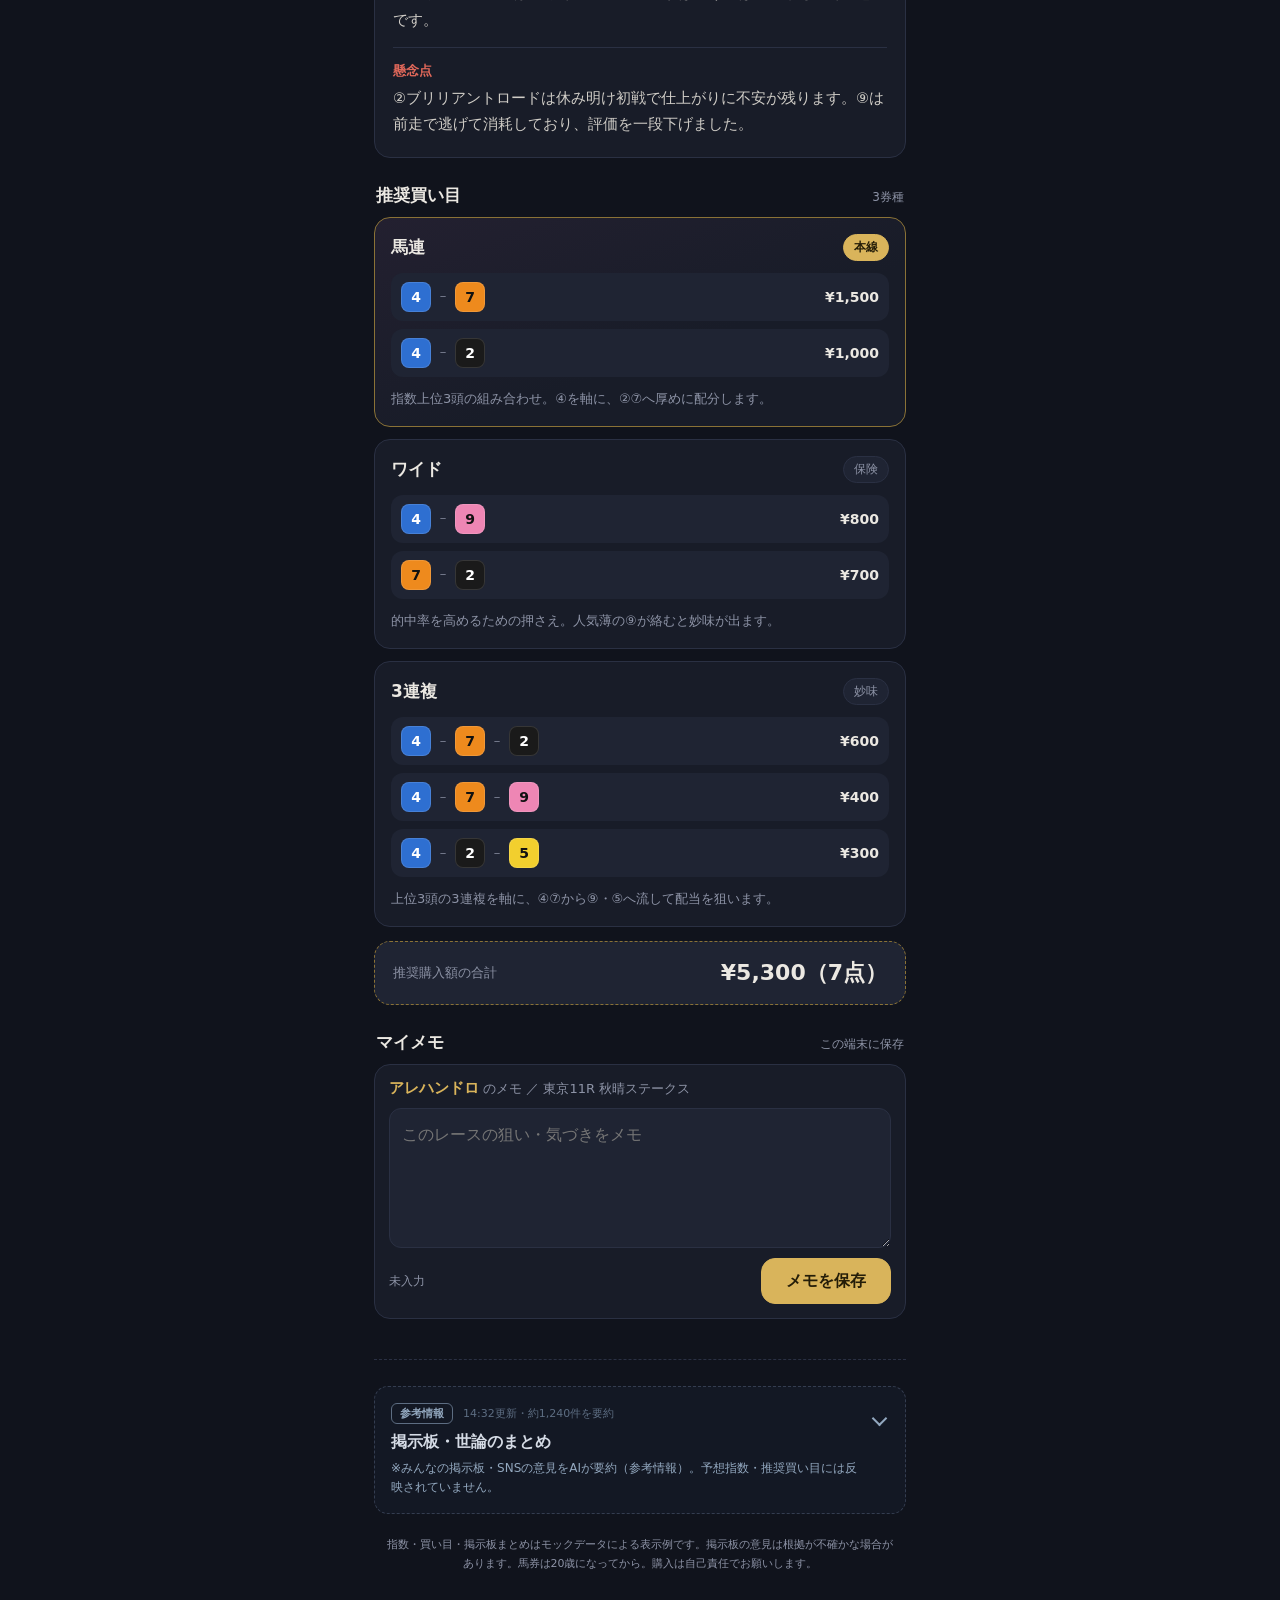
==== commit c17c105b: "Add files via upload" ====
--- a/index.html
+++ b/index.html
@@ -135,6 +135,32 @@
 .vw div b{color:var(--sl);font-weight:600;margin-right:8px}
 .aux-foot{font-size:11px;line-height:1.7;color:var(--sl-d);margin-top:6px}
 
+/* account / status / memo */
+.acct{position:relative}
+.acct select{appearance:none;-webkit-appearance:none;background:var(--panel);border:1px solid var(--line);color:var(--text);
+  font:700 14px var(--font);padding:0 32px 0 14px;border-radius:999px;min-height:42px;max-width:160px}
+.acct select:focus-visible{outline:2px solid var(--gold);outline-offset:2px}
+.acct::after{content:"";position:absolute;right:13px;top:50%;width:7px;height:7px;margin-top:-6px;
+  border-right:2px solid var(--gold);border-bottom:2px solid var(--gold);transform:rotate(45deg);pointer-events:none}
+.status{display:flex;align-items:center;gap:10px;margin:0 0 14px;padding:12px 14px;border-radius:12px;font-size:13px;line-height:1.6}
+.status[hidden],#main[hidden]{display:none}
+.status.load{justify-content:center;padding:36px 14px;background:var(--panel);border:1px solid var(--line);color:var(--mute)}
+.status.warn{background:rgba(224,104,90,.1);border:1px solid rgba(224,104,90,.4);color:#f0b3ab}
+.status .retry{margin-left:auto;flex:none;height:38px;padding:0 14px;border-radius:10px;border:1px solid currentColor;
+  background:transparent;color:inherit;font:700 13px var(--font);cursor:pointer}
+.spin{width:18px;height:18px;border:2px solid var(--line);border-top-color:var(--gold);border-radius:50%;animation:sp .8s linear infinite}
+@keyframes sp{to{transform:rotate(360deg)}}
+.memo{background:var(--panel);border:1px solid var(--line);border-radius:var(--r);padding:14px}
+.memo-who{font-size:13px;color:var(--mute);margin-bottom:10px}
+.memo-who b{color:var(--gold);font-size:15px}
+.memo textarea{display:block;width:100%;min-height:140px;resize:vertical;background:var(--panel2);border:1px solid var(--line);
+  border-radius:12px;color:var(--text);font:16px/1.7 var(--font);padding:12px}
+.memo textarea:focus{outline:2px solid var(--gold);outline-offset:1px}
+.memo-f{display:flex;align-items:center;justify-content:space-between;gap:10px;margin-top:10px}
+.memo-st{font-size:12px;color:var(--mute)}
+.memo-st.dirty{color:var(--gold)}
+.memo .btn{height:46px;padding:0 24px}
+
 /* bottom bar */
 .bar-b{position:fixed;left:0;right:0;bottom:0;z-index:5;padding:10px 14px calc(10px + env(safe-area-inset-bottom));
   background:rgba(16,19,28,.88);-webkit-backdrop-filter:blur(14px);backdrop-filter:blur(14px);border-top:1px solid var(--line)}
@@ -156,8 +182,12 @@
 </head>
 <body>
 <div class="wrap">
-  <div class="top"><div class="brand">指数競馬</div><div class="date" id="today"></div></div>
-
+  <div class="top"><div><div class="brand">指数競馬</div><div class="date" id="today"></div></div>
+    <label class="acct"><select id="acctSel" aria-label="アカウントを切り替え"></select></label></div>
+
+  <div id="status" class="status load" role="status"><div class="spin"></div><span>レースデータを読み込み中…</span></div>
+
+  <div id="main" hidden>
   <label class="select" aria-label="レースを選択">
     <select id="raceSel"></select>
   </label>
@@ -179,6 +209,15 @@
     <div class="sec-h"><h2>推奨買い目</h2><span id="betCount"></span></div>
     <div class="bets" id="bets"></div>
     <div class="summary"><span>推奨購入額の合計</span><b id="total"></b></div>
+  </section>
+
+  <section>
+    <div class="sec-h"><h2>マイメモ</h2><span>この端末に保存</span></div>
+    <div class="memo">
+      <div class="memo-who" id="memoWho"></div>
+      <textarea id="memoText" placeholder="このレースの狙い・気づきをメモ" aria-label="レースメモ"></textarea>
+      <div class="memo-f"><span class="memo-st" id="memoSt"></span><button class="btn pri" id="memoSave" type="button">メモを保存</button></div>
+    </div>
   </section>
 
   <section class="aux" aria-label="補助情報">
@@ -193,6 +232,7 @@
   </section>
 
   <p class="disc">指数・買い目・掲示板まとめはモックデータによる表示例です。掲示板の意見は根拠が不確かな場合があります。馬券は20歳になってから。購入は自己責任でお願いします。</p>
+  </div>
 </div>
 
 <div class="bar-b"><div>
@@ -203,7 +243,7 @@
 
 <script>
 /* ===== モックデータ（全て架空） ===== */
-const RACES = [
+const FALLBACK_RACES = [
   {
     id:"tokyo11", label:"東京11R", name:"秋晴ステークス", grade:"G2", start:"15:45",
     cond:{surface:"芝",dist:1600,going:"良",weather:"晴",course:"左回り",field:10,cls:"3歳以上オープン"},
@@ -289,7 +329,7 @@
 ];
 
 /* ===== 掲示板・SNS要約（補助情報／全て架空） ===== */
-const BUZZ = {
+const FALLBACK_BUZZ = {
   tokyo11:{
     meta:"14:32更新・約1,240件を要約",
     dark:[
@@ -353,6 +393,11 @@
 
 function renderBuzz(r, sorted){
   const b = BUZZ[r.id], total = r.cond.field;
+  if(!b){
+    $("auxMeta").textContent = "データなし";
+    $("auxBody").innerHTML = `<p class="aux-foot" style="margin-top:14px">このレースの掲示板まとめは取得できていません。</p>`;
+    return;
+  }
   const rank = n => sorted.findIndex(h => h.n === n) + 1;
   const nm = n => r.horses.find(h => h.n === n).name;
   $("auxMeta").textContent = b.meta;
@@ -392,6 +437,7 @@
 }
 
 function render(i){
+  flushMemo();
   cur = i;
   const r = RACES[i], c = r.cond, total = c.field;
   $("raceName").innerHTML = `<b>${r.name}（${r.grade}）</b>発走 ${r.start}`;
@@ -436,6 +482,7 @@
   }).join("");
   $("total").textContent = `${yen(sum)}（${pts}点）`;
   renderBuzz(r, sorted);
+  loadMemo();
   try{ localStorage.setItem("lastRace", r.id); }catch(e){}
 }
 
@@ -453,11 +500,125 @@
   return lines.join("\n");
 }
 
+/* ===== 外部データ読み込み ===== */
+let RACES = [], BUZZ = {}, usingFallback = false;
+async function getJSON(url){
+  const ctl = new AbortController(), t = setTimeout(() => ctl.abort(), 8000);
+  try{
+    const res = await fetch(url, {cache:"no-cache", signal:ctl.signal});
+    if(!res.ok) throw new Error("HTTP " + res.status);
+    return await res.json();
+  } finally { clearTimeout(t); }
+}
+const TR = {inside:0, flat:1, outside:2};
+function normRaces(j){
+  if(!j || !Array.isArray(j.races) || !j.races.length) throw new Error("races が空です");
+  return j.races.map(r => {
+    const c = r.condition || {}, hs = r.horses || [], a = r.analysis || {};
+    if(!r.id || !hs.length) throw new Error("race.id / horses が不正です");
+    return {
+      id:r.id, label:r.label || r.id, name:r.name || "", grade:r.grade || "", start:r.start_time || "",
+      cond:{surface:c.surface || "", dist:c.distance || "", going:c.going || "", weather:c.weather || "-",
+            course:c.course || "", field:c.field_size || hs.length, cls:c.class || ""},
+      horses:hs.map(h => ({n:h.num, name:h.name, jk:h.jockey, s:h.score})),
+      lead:a.summary || "",
+      notes:(a.points || []).map(p => [p.title, p.text, p.warn ? 1 : 0]),
+      bets:(r.bets || []).map(b => ({type:b.type, tag:b.tag || "", hero:b.hero ? 1 : 0, note:b.note || "",
+            combos:(b.combos || []).map(x => [...x.nums, x.amount])}))
+    };
+  });
+}
+function normBuzz(j){
+  if(!j || !Array.isArray(j.summaries)) throw new Error("summaries がありません");
+  const out = {};
+  j.summaries.forEach(s => {
+    const g = s.going || {};
+    out[s.race_id] = {
+      meta:`${s.updated_at || ""}更新・約${(s.post_count || 0).toLocaleString("ja-JP")}件を要約`,
+      dark:(s.dark_horses || []).map(d => ({n:d.num, txt:d.comment, heat:Math.max(1, Math.min(5, d.heat || 1))})),
+      trend:TR[g.trend] ?? 1,
+      going:(g.reports || []).map(x => [x.time, x.text]),
+      views:(s.views || []).map(v => [v.tag, v.text, v.likes || 0])
+    };
+  });
+  return out;
+}
+
+function setStatus(kind, msg){
+  const s = $("status");
+  if(!kind){ s.hidden = true; return; }
+  s.hidden = false; s.className = "status " + kind;
+  s.innerHTML = kind === "load" ? `<div class="spin"></div><span>${msg}</span>`
+    : `<span>${msg}</span><button type="button" class="retry" id="retryBtn">再読み込み</button>`;
+  const b = $("retryBtn"); if(b) b.onclick = loadAll;
+}
+
+async function loadAll(){
+  setStatus("load", "レースデータを読み込み中…");
+  const keepId = RACES[cur] && RACES[cur].id;
+  const [rr, bb] = await Promise.allSettled([getJSON("race_data.json"), getJSON("bulletin_summary.json")]);
+  let buzzFailed = false;
+  try{
+    if(rr.status !== "fulfilled") throw rr.reason;
+    RACES = normRaces(rr.value); usingFallback = false;
+  }catch(e){ console.warn("race_data.json:", e); RACES = FALLBACK_RACES; usingFallback = true; }
+  try{
+    if(bb.status !== "fulfilled") throw bb.reason;
+    BUZZ = normBuzz(bb.value);
+  }catch(e){ console.warn("bulletin_summary.json:", e); buzzFailed = true; BUZZ = usingFallback ? FALLBACK_BUZZ : {}; }
+
+  let last = keepId; 
+  try{ last = last || localStorage.getItem("lastRace"); }catch(e){}
+  const idx = Math.max(0, RACES.findIndex(r => r.id === last));
+  sel.innerHTML = RACES.map((r,k) => `<option value="${k}">${r.label}　${r.name}</option>`).join("");
+  sel.value = idx;
+  $("main").hidden = false;
+  render(idx);
+
+  if(usingFallback) setStatus("warn", "race_data.json を読み込めませんでした。内蔵のサンプルデータを表示しています。");
+  else if(buzzFailed) setStatus("warn", "掲示板まとめ（bulletin_summary.json）を取得できませんでした。レース情報は最新です。");
+  else setStatus(null);
+}
+
+/* ===== アカウント & メモ ===== */
+const ACCOUNTS = ["アレハンドロ","カワブン","カホ","ウルゲン"];
+let account = ACCOUNTS[0];
+try{ const a = localStorage.getItem("account"); if(ACCOUNTS.includes(a)) account = a; }catch(e){}
+
+let memoCtx = null, memoDirty = false;
+const memoKey = (a, id) => `memo:${a}:${id}`;
+function memoState(t, dirty){ const e = $("memoSt"); e.textContent = t; e.className = "memo-st" + (dirty ? " dirty" : ""); }
+function writeMemo(ctx){
+  const v = $("memoText").value;
+  try{
+    if(v.trim()) localStorage.setItem(memoKey(ctx.a, ctx.id), v);
+    else localStorage.removeItem(memoKey(ctx.a, ctx.id));
+    return true;
+  }catch(e){ return false; }
+}
+function flushMemo(){            // 切り替え前に未保存の変更を元の組み合わせへ自動保存
+  if(!memoCtx || !memoDirty) return;
+  if(writeMemo(memoCtx)) memoDirty = false;
+}
+function loadMemo(){
+  const r = RACES[cur]; memoCtx = {a:account, id:r.id};
+  let v = ""; try{ v = localStorage.getItem(memoKey(account, r.id)) || ""; }catch(e){}
+  $("memoText").value = v; memoDirty = false;
+  $("memoWho").innerHTML = `<b>${account}</b> のメモ ／ ${r.label} ${r.name}`;
+  memoState(v ? "保存済み" : "未入力", false);
+}
+
 /* ===== 初期化 ===== */
-const sel = $("raceSel");
-sel.innerHTML = RACES.map((r,i) => `<option value="${i}">${r.label}　${r.name}</option>`).join("");
+const sel = $("raceSel"), acSel = $("acctSel");
+acSel.innerHTML = ACCOUNTS.map(a => `<option>${a}</option>`).join("");
+acSel.value = account;
+acSel.addEventListener("change", () => {
+  flushMemo(); account = acSel.value;
+  try{ localStorage.setItem("account", account); }catch(e){}
+  if(RACES.length) loadMemo();
+  toast(`${account} に切り替えました`);
+});
 sel.addEventListener("change", () => { render(+sel.value); window.scrollTo({top:0,behavior:"smooth"}); });
-
 $("nextBtn").addEventListener("click", () => {
   const n = (cur + 1) % RACES.length;
   sel.value = n; render(n); window.scrollTo({top:0,behavior:"smooth"});
@@ -473,18 +634,18 @@
     toast("買い目をコピーしました");
   }catch(e){ toast("コピーできませんでした"); }
 });
+$("memoText").addEventListener("input", () => { memoDirty = true; memoState("未保存の変更があります", true); });
+$("memoSave").addEventListener("click", () => {
+  if(!memoCtx) return;
+  if(writeMemo(memoCtx)){ memoDirty = false; memoState($("memoText").value.trim() ? "保存済み" : "未入力", false); toast("メモを保存しました"); }
+  else toast("保存できませんでした");
+});
+document.addEventListener("visibilitychange", () => { if(document.hidden) flushMemo(); });
+window.addEventListener("pagehide", flushMemo);
 
 const d = new Date();
 $("today").textContent = `${d.getMonth()+1}月${d.getDate()}日（${"日月火水木金土"[d.getDay()]}）`;
-
-let start = 0;
-try{
-  const last = localStorage.getItem("lastRace");
-  const idx = RACES.findIndex(r => r.id === last);
-  if(idx >= 0) start = idx;
-}catch(e){}
-sel.value = start;
-render(start);
+loadAll();
 </script>
 </body>
 </html>
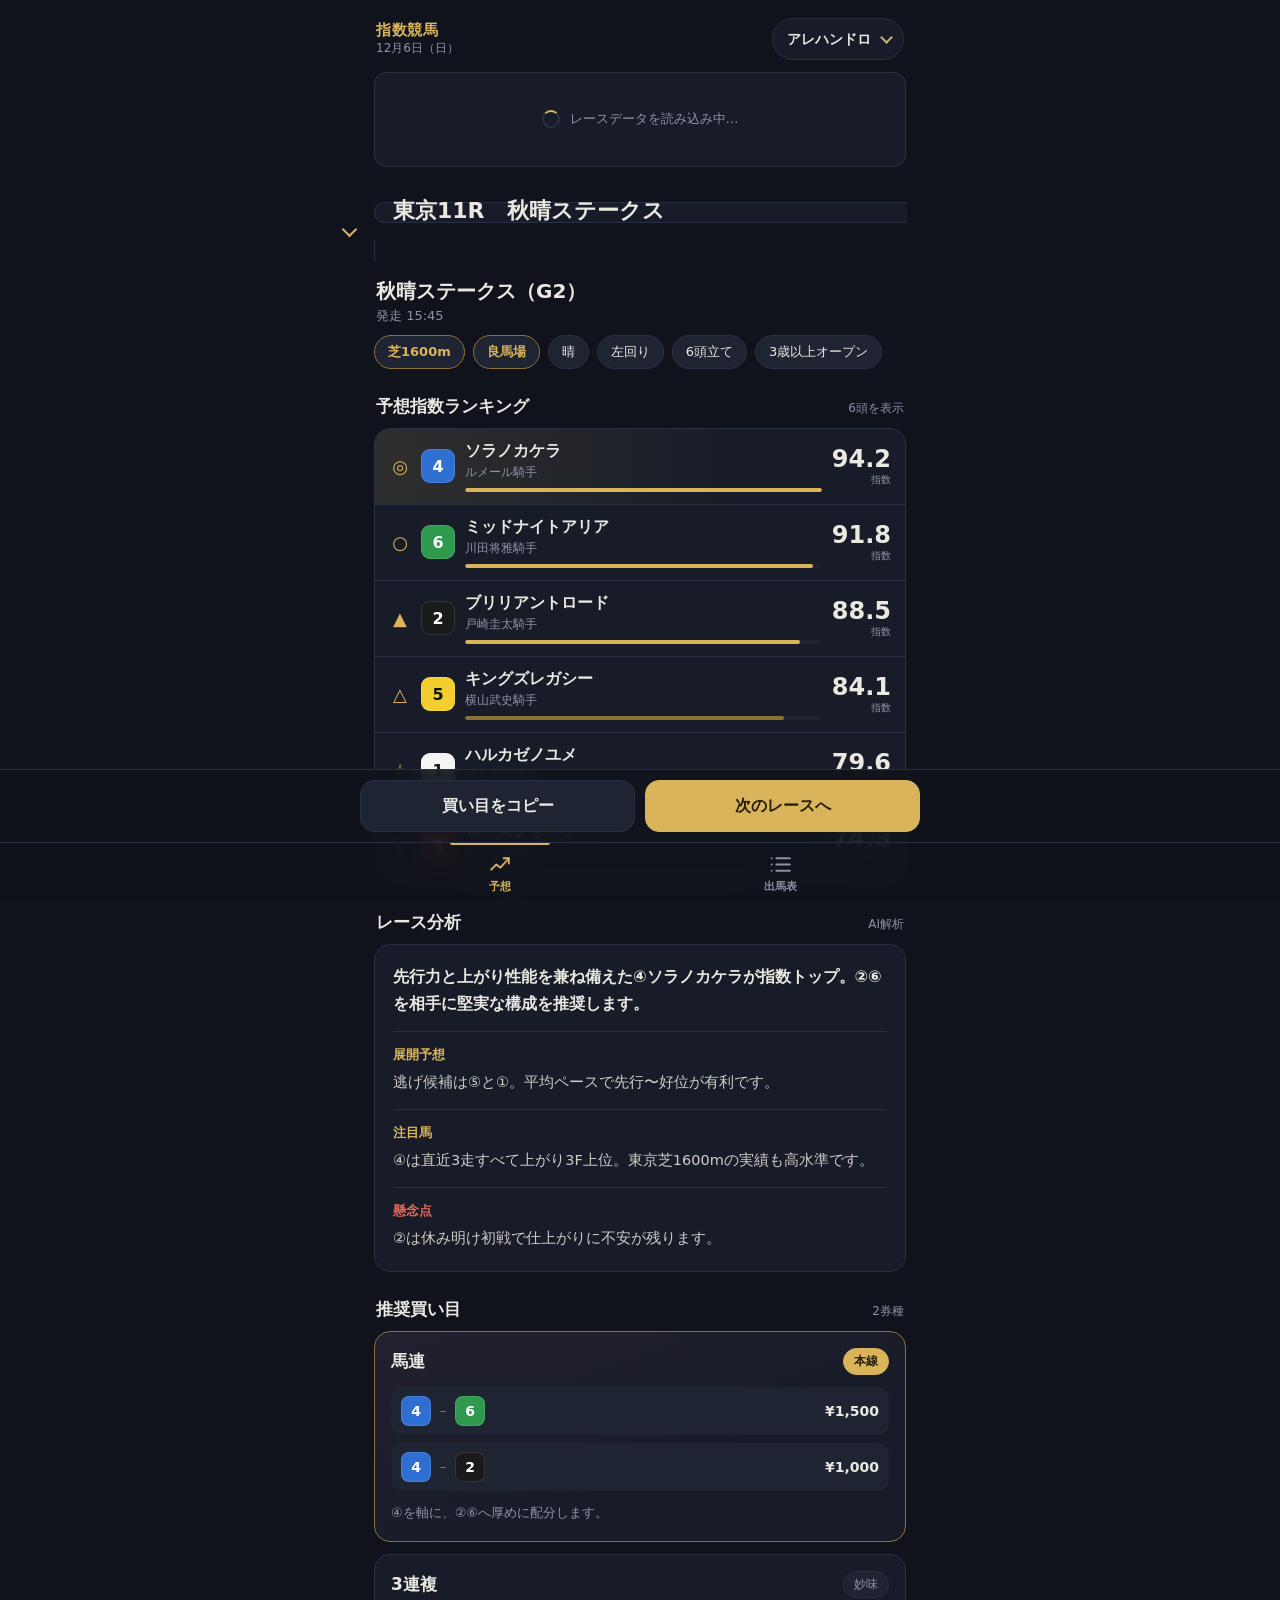
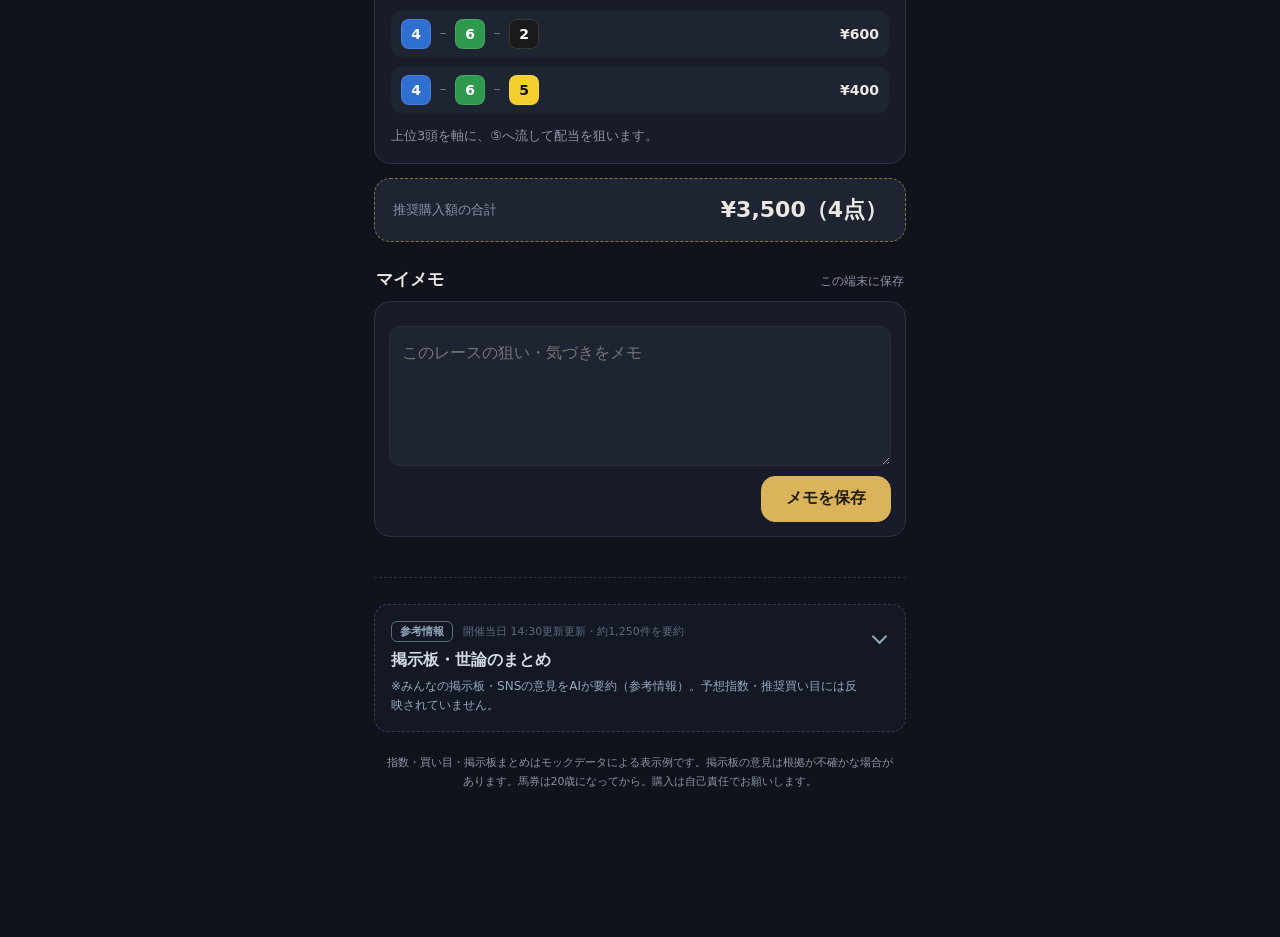
==== commit 019deb38: "Add files via upload" ====
--- a/index.html
+++ b/index.html
@@ -8,6 +8,10 @@
 <meta name="mobile-web-app-capable" content="yes">
 <meta name="apple-mobile-web-app-status-bar-style" content="black-translucent">
 <meta name="apple-mobile-web-app-title" content="指数競馬">
+<link rel="manifest" href="manifest.webmanifest">
+<link rel="apple-touch-icon" href="icon-180.png">
+<link rel="stylesheet" href="nav.css">
+<script src="nav.js" defer></script>
 <title>指数競馬 | レース詳細</title>
 <style>
 :root{
@@ -20,7 +24,7 @@
 html,body{margin:0;background:var(--bg);color:var(--text);font-family:var(--font);
   -webkit-text-size-adjust:100%;overscroll-behavior-y:none}
 body{padding:env(safe-area-inset-top) 0 0;min-height:100vh;min-height:100dvh}
-.wrap{max-width:560px;margin:0 auto;padding:12px 14px calc(96px + env(safe-area-inset-bottom))}
+.wrap{max-width:560px;margin:0 auto;padding:12px 14px calc(88px + var(--tab-h,0px))}
 h1,h2,h3,p{margin:0}
 
 /* header */
@@ -162,7 +166,7 @@
 .memo .btn{height:46px;padding:0 24px}
 
 /* bottom bar */
-.bar-b{position:fixed;left:0;right:0;bottom:0;z-index:5;padding:10px 14px calc(10px + env(safe-area-inset-bottom));
+.bar-b{position:fixed;left:0;right:0;bottom:var(--tab-h,0px);z-index:5;padding:10px 14px;
   background:rgba(16,19,28,.88);-webkit-backdrop-filter:blur(14px);backdrop-filter:blur(14px);border-top:1px solid var(--line)}
 .bar-b div{max-width:560px;margin:0 auto;display:grid;grid-template-columns:1fr 1fr;gap:10px}
 .btn{height:52px;border-radius:14px;border:1px solid var(--line);background:var(--panel2);color:var(--text);
@@ -171,7 +175,7 @@
 .btn:active{transform:scale(.98)}
 .btn:focus-visible{outline:2px solid var(--gold);outline-offset:2px}
 
-.toast{position:fixed;left:50%;bottom:calc(86px + env(safe-area-inset-bottom));transform:translate(-50%,20px);opacity:0;
+.toast{position:fixed;left:50%;bottom:calc(var(--tab-h,0px) + 84px);transform:translate(-50%,20px);opacity:0;
   background:var(--text);color:#111;padding:11px 18px;border-radius:999px;font-size:14px;font-weight:700;
   transition:.25s;pointer-events:none;z-index:9;white-space:nowrap}
 .toast.show{opacity:1;transform:translate(-50%,0)}
@@ -240,6 +244,12 @@
   <button class="btn pri" id="nextBtn" type="button">次のレースへ</button>
 </div></div>
 <div class="toast" id="toast" role="status"></div>
+
+<nav class="tabbar" aria-label="メインメニュー"><div class="tabbar-in">
+  <a class="tab" href="index.html" aria-current="page"><svg viewBox="0 0 24 24" aria-hidden="true"><path d="M3 17l5-5 4 3 8-9"/><path d="M15 6h5v5"/></svg><span>予想</span></a>
+  <a class="tab" href="shutuba.html"><svg viewBox="0 0 24 24" aria-hidden="true"><path d="M8 6h13M8 12h13M8 18h13M3.5 6h.01M3.5 12h.01M3.5 18h.01"/></svg><span>出馬表</span></a>
+</div></nav>
+
 
 <script>
 /* ===== モックデータ（全て架空） ===== */
--- a/nav.css
+++ b/nav.css
@@ -0,0 +1,15 @@
+/* 共通ボトムタブバー（index.html / shutuba.html で共有） */
+:root{--tab-h:calc(58px + env(safe-area-inset-bottom,0px))}
+@view-transition{navigation:auto}
+.tabbar{position:fixed;left:0;right:0;bottom:0;z-index:30;height:var(--tab-h);padding-bottom:env(safe-area-inset-bottom,0px);
+  background:rgba(16,19,28,.92);-webkit-backdrop-filter:blur(18px);backdrop-filter:blur(18px);
+  border-top:1px solid #2a3043;view-transition-name:tabbar}
+.tabbar-in{max-width:560px;height:58px;margin:0 auto;display:grid;grid-template-columns:1fr 1fr}
+.tab{position:relative;display:flex;flex-direction:column;align-items:center;justify-content:center;gap:4px;color:#8d93a6;
+  text-decoration:none;font:700 11px/1 -apple-system,"Hiragino Sans","Noto Sans JP",system-ui,sans-serif;
+  -webkit-touch-callout:none;-webkit-user-select:none;user-select:none;-webkit-tap-highlight-color:transparent}
+.tab svg{width:25px;height:25px;fill:none;stroke:currentColor;stroke-width:1.8;stroke-linecap:round;stroke-linejoin:round}
+.tab[aria-current=page]{color:#d9b45b}
+.tab[aria-current=page]::before{content:"";position:absolute;top:0;left:32%;right:32%;height:2px;border-radius:0 0 3px 3px;background:#d9b45b}
+.tab:active{background:rgba(255,255,255,.05)}
+.tab:focus-visible{outline:2px solid #d9b45b;outline-offset:-5px;border-radius:12px}
